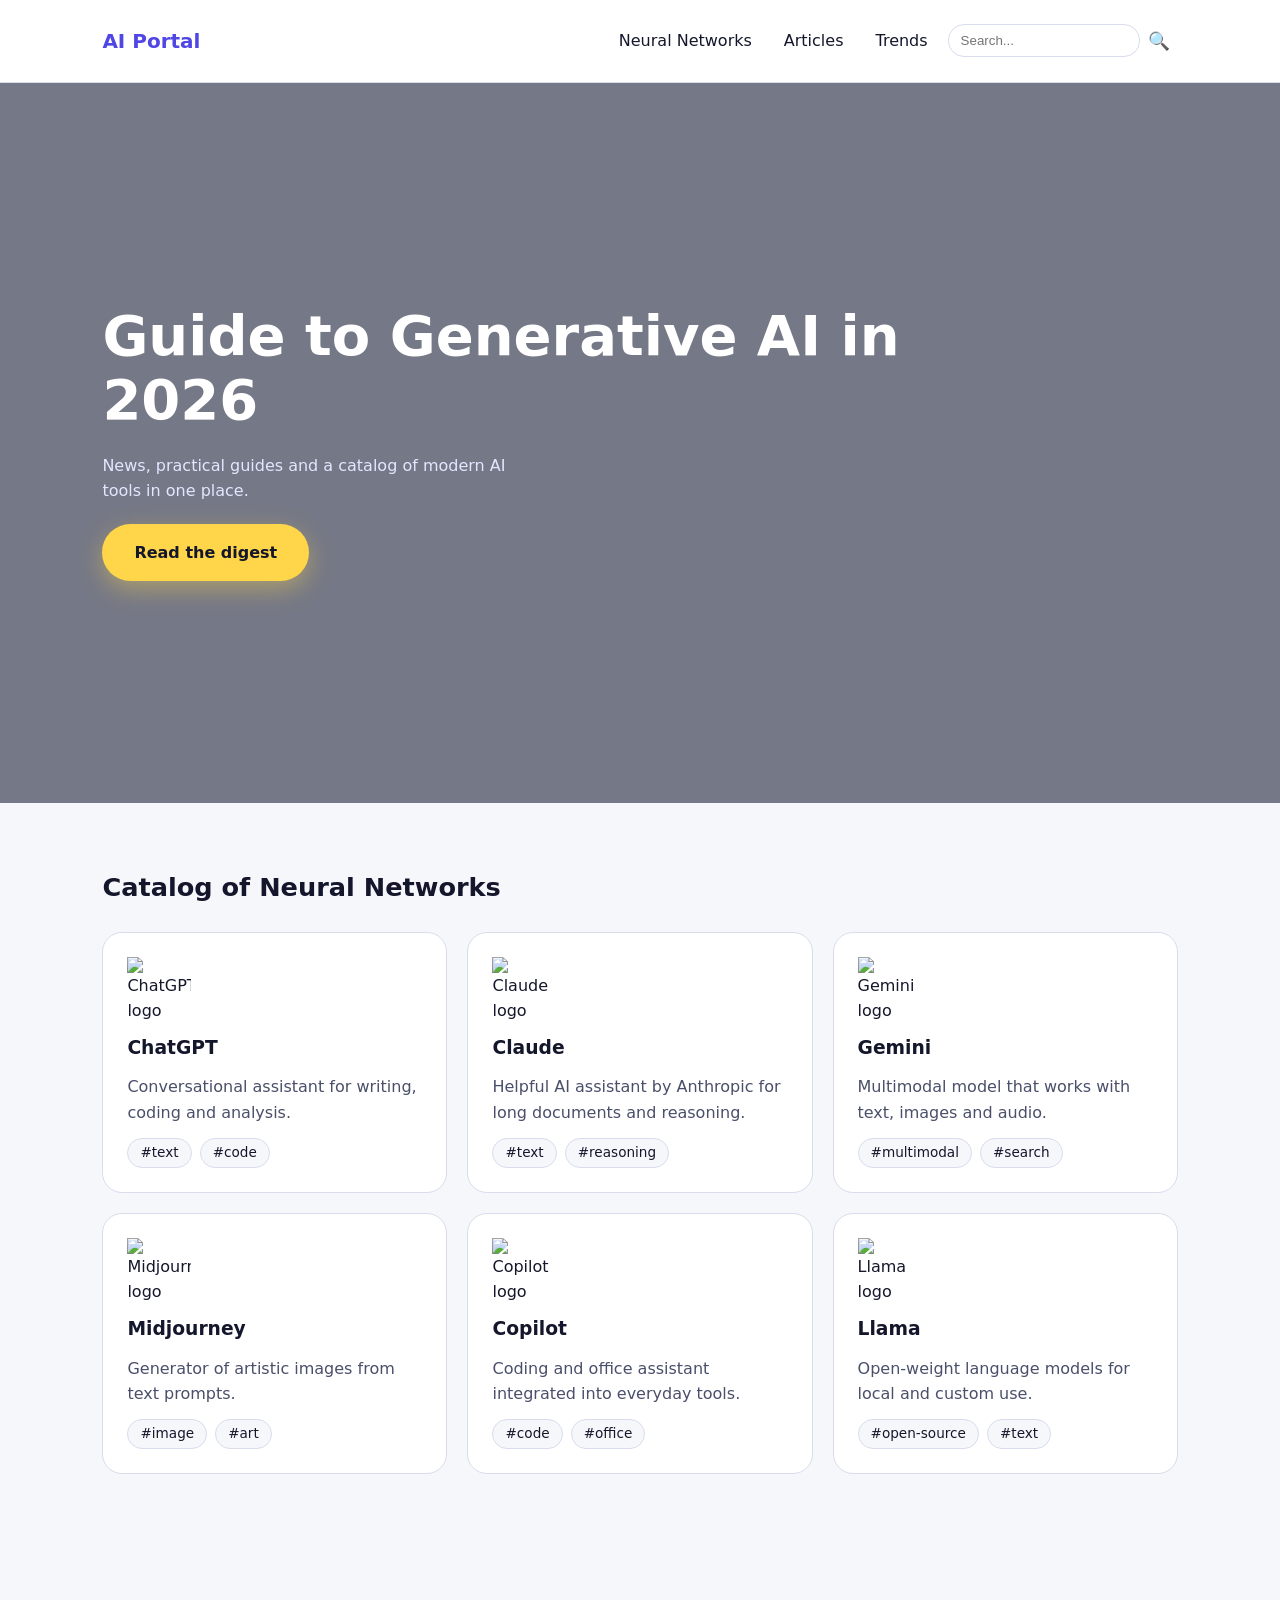
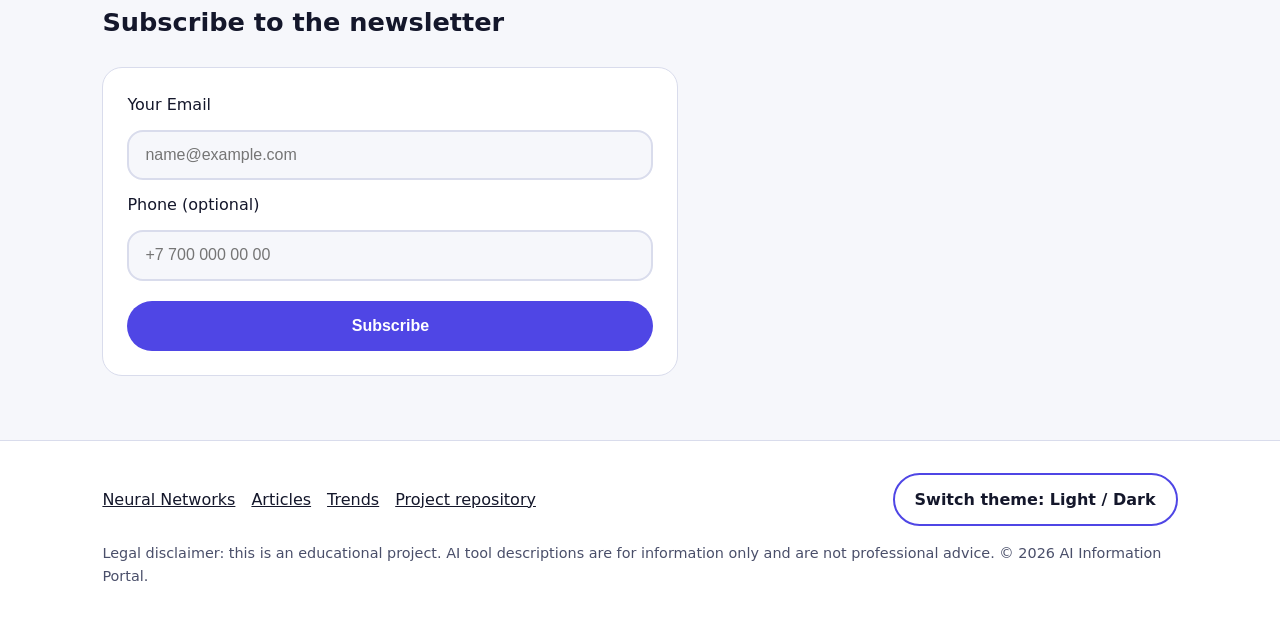
==== index.html @ 56655b25 "feat: add semantic html structure Co-authored-by: Copilot <223556219+Copilot@users.noreply.github.co" ====
<!DOCTYPE html>
<html lang="en">
<head>
  <meta charset="UTF-8">
  <meta name="viewport" content="width=device-width, initial-scale=1.0">
  <title>Artificial Intelligence Information Portal</title>
  <link rel="stylesheet" href="style.css">
</head>
<body>
  <input type="checkbox" id="theme-toggle" class="sr-only" aria-label="Dark theme">

  <header class="site-header">
    <a class="logo" href="#top">AI Portal</a>

    <input type="checkbox" id="menu-toggle" class="sr-only" aria-label="Menu">
    <label for="menu-toggle" class="burger" aria-hidden="true"><span></span><span></span><span></span></label>

    <nav class="main-nav" aria-label="Main navigation">
      <a href="#models">Neural Networks</a>
      <a href="#digest">Articles</a>
      <a href="#subscribe">Trends</a>
    </nav>

    <form class="search" role="search" action="#" onsubmit="return false">
      <input type="search" id="q" placeholder="Search..." aria-label="Search">
      <label for="q" class="search-icon" aria-hidden="true">&#128269;</label>
    </form>
  </header>

  <main id="top">
    <section class="hero" id="digest">
      <h1>Guide to Generative AI in 2026</h1>
      <p>News, practical guides and a catalog of modern AI tools in one place.</p>
      <a class="cta" href="#models">Read the digest</a>
    </section>

    <section class="catalog" id="models">
      <h2>Catalog of Neural Networks</h2>
      <ul class="grid">
        <li>
          <article class="card">
            <img src="images/chatgpt.svg" alt="ChatGPT logo" width="64" height="64">
            <h3>ChatGPT</h3>
            <p>Conversational assistant for writing, coding and analysis.</p>
            <p class="tags"><span>#text</span><span>#code</span></p>
          </article>
        </li>
        <li>
          <article class="card">
            <img src="images/claude.svg" alt="Claude logo" width="64" height="64">
            <h3>Claude</h3>
            <p>Helpful AI assistant by Anthropic for long documents and reasoning.</p>
            <p class="tags"><span>#text</span><span>#reasoning</span></p>
          </article>
        </li>
        <li>
          <article class="card">
            <img src="images/gemini.svg" alt="Gemini logo" width="64" height="64">
            <h3>Gemini</h3>
            <p>Multimodal model that works with text, images and audio.</p>
            <p class="tags"><span>#multimodal</span><span>#search</span></p>
          </article>
        </li>
        <li>
          <article class="card">
            <img src="images/midjourney.svg" alt="Midjourney logo" width="64" height="64">
            <h3>Midjourney</h3>
            <p>Generator of artistic images from text prompts.</p>
            <p class="tags"><span>#image</span><span>#art</span></p>
          </article>
        </li>
        <li>
          <article class="card">
            <img src="images/copilot.svg" alt="Copilot logo" width="64" height="64">
            <h3>Copilot</h3>
            <p>Coding and office assistant integrated into everyday tools.</p>
            <p class="tags"><span>#code</span><span>#office</span></p>
          </article>
        </li>
        <li>
          <article class="card">
            <img src="images/llama.svg" alt="Llama logo" width="64" height="64">
            <h3>Llama</h3>
            <p>Open-weight language models for local and custom use.</p>
            <p class="tags"><span>#open-source</span><span>#text</span></p>
          </article>
        </li>
      </ul>
    </section>

    <section class="subscribe" id="subscribe">
      <h2>Subscribe to the newsletter</h2>
      <form class="sub-form" action="#" method="post" onsubmit="return false">
        <label for="email">Your Email</label>
        <input type="email" id="email" name="email" placeholder="name@example.com"
               pattern="[a-z0-9._%+\-]+@[a-z0-9.\-]+\.[a-z]{2,}" required>
        <span class="hint-error">Enter a valid email, e.g. name@example.com</span>

        <label for="phone">Phone (optional)</label>
        <input type="tel" id="phone" name="phone" placeholder="+7 700 000 00 00"
               pattern="\+?[0-9 ]{10,15}">
        <span class="hint-error">Use digits, spaces and an optional +</span>

        <button type="submit">Subscribe</button>
      </form>
    </section>
  </main>

  <footer class="site-footer">
    <nav class="footer-nav" aria-label="Footer navigation">
      <a href="#models">Neural Networks</a>
      <a href="#digest">Articles</a>
      <a href="#subscribe">Trends</a>
      <a href="https://github.com/beksh12/ai-portal" target="_blank" rel="noopener">Project repository</a>
    </nav>
    <p class="legal">Legal disclaimer: this is an educational project. AI tool descriptions are for information only and are not professional advice. &copy; 2026 AI Information Portal.</p>
    <label for="theme-toggle" class="theme-switch">Switch theme: Light / Dark</label>
  </footer>
</body>
</html>
---- style.css ----
* { box-sizing: border-box; margin: 0; padding: 0; }

:root {
  --bg: #f6f7fb;
  --surface: #ffffff;
  --text: #14172b;
  --muted: #4a4f6a;
  --accent: #4f46e5;
  --accent-text: #ffffff;
  --border: #d9dcec;
  --radius: 1.25rem;
}
:root:has(#theme-toggle:checked) {
  --bg: #0d1020;
  --surface: #181c33;
  --text: #f1f2fb;
  --muted: #b4b9d9;
  --accent: #8b9cff;
  --accent-text: #0d1020;
  --border: #2f3560;
}

html { scroll-behavior: smooth; font-size: 100%; }
body {
  font-family: system-ui, -apple-system, "Segoe UI", Roboto, sans-serif;
  background: var(--bg);
  color: var(--text);
  line-height: 1.6;
  overflow-x: hidden;
}
img { max-width: 100%; height: auto; display: block; }
a { color: inherit; }
ul { list-style: none; }
.sr-only { position: absolute; opacity: 0; pointer-events: none; }

/* ---------- Header (mobile first) ---------- */
.site-header {
  position: sticky; top: 0; z-index: 10;
  display: flex; flex-wrap: wrap; align-items: center; justify-content: space-between;
  gap: 0.75rem; padding: 0.75rem 1rem;
  background: var(--surface);
  border-bottom: 0.0625rem solid var(--border);
}
.logo { font-weight: 800; font-size: 1.25rem; text-decoration: none; color: var(--accent); }

.burger { display: flex; flex-direction: column; gap: 0.3rem; padding: 0.5rem; cursor: pointer; margin-left: auto; }
.burger span { width: 1.5rem; height: 0.2rem; background: var(--text); border-radius: 1rem; }

.main-nav { display: none; flex-direction: column; width: 100%; order: 5; gap: 0.25rem; }
.main-nav a { padding: 0.75rem 0.5rem; text-decoration: none; border-radius: 0.75rem; }
.main-nav a:hover { background: var(--bg); }
.site-header:has(#menu-toggle:checked) .main-nav { display: flex; }

.search { display: flex; align-items: center; position: relative; }
.search input {
  width: 0; padding: 0; border: 0; background: transparent; color: var(--text);
  transition: width 0.25s; outline: none;
}
.search input:focus { width: 9rem; padding: 0.5rem 0.75rem; border: 0.0625rem solid var(--border); border-radius: 1rem; }
.search-icon { cursor: pointer; padding: 0.5rem; font-size: 1.1rem; }

/* ---------- Hero ---------- */
.hero {
  min-height: 80vh;
  display: flex; flex-direction: column; justify-content: center; align-items: flex-start;
  gap: 1.25rem; padding: 2rem 1.25rem;
  color: #ffffff;
  background: linear-gradient(rgba(11, 16, 38, 0.55), rgba(11, 16, 38, 0.55)), url("images/hero.svg") center / cover no-repeat;
}
.hero h1 { font-size: 2rem; line-height: 1.15; max-width: 22ch; }
.hero p { max-width: 40ch; color: #e3e6ff; }
.cta {
  display: inline-block; padding: 1rem 2rem; border-radius: 2rem;
  background: #ffd54a; color: #14172b; font-weight: 800; text-decoration: none;
  box-shadow: 0 0.5rem 1.5rem rgba(255, 213, 74, 0.4);
  transition: transform 0.2s;
}
.cta:hover, .cta:focus-visible { transform: translateY(-0.2rem); }

/* ---------- Catalog grid ---------- */
.catalog, .subscribe { padding: 3rem 1.25rem; }
.catalog h2, .subscribe h2 { font-size: 1.6rem; margin-bottom: 1.5rem; }
.grid { display: grid; grid-template-columns: 1fr; gap: 1.25rem; }
.card {
  height: 100%; padding: 1.5rem; border-radius: var(--radius);
  background: var(--surface); border: 0.0625rem solid var(--border);
  display: flex; flex-direction: column; gap: 0.75rem;
}
.card img { width: 4rem; height: 4rem; }
.card p { color: var(--muted); }
.tags { display: flex; flex-wrap: wrap; gap: 0.5rem; margin-top: auto; }
.tags span { padding: 0.2rem 0.75rem; border-radius: 1rem; background: var(--bg); color: var(--text); font-size: 0.85rem; border: 0.0625rem solid var(--border); }

/* ---------- Subscription form ---------- */
.sub-form {
  display: flex; flex-direction: column; gap: 0.75rem; max-width: 100%;
  padding: 1.5rem; border-radius: var(--radius);
  background: var(--surface); border: 0.0625rem solid var(--border);
}
.sub-form input {
  padding: 0.9rem 1rem; font-size: 1rem; border-radius: 1rem;
  border: 0.125rem solid var(--border); background: var(--bg); color: var(--text);
}
.hint-error { display: none; color: #d12c4a; font-size: 0.875rem; }
:root:has(#theme-toggle:checked) .hint-error { color: #ff8aa0; }

/* validation by pure CSS */
.sub-form input:not(:placeholder-shown):valid { border-color: #1a9d5a; }
.sub-form input:not(:placeholder-shown):invalid { border-color: #d12c4a; }
.sub-form input:not(:placeholder-shown):invalid + .hint-error { display: block; }

.sub-form button {
  margin-top: 0.5rem; padding: 1rem; font-size: 1rem; font-weight: 800;
  border: 0; border-radius: 2rem; cursor: pointer;
  background: var(--accent); color: var(--accent-text);
}
.sub-form button:hover { filter: brightness(1.1); }

/* ---------- Footer ---------- */
.site-footer {
  display: flex; flex-direction: column; gap: 1rem;
  padding: 2rem 1.25rem; background: var(--surface);
  border-top: 0.0625rem solid var(--border);
}
.footer-nav { display: flex; flex-wrap: wrap; gap: 1rem; }
.legal { color: var(--muted); font-size: 0.9rem; }
.theme-switch {
  align-self: flex-start; cursor: pointer; padding: 0.75rem 1.25rem;
  border-radius: 2rem; border: 0.125rem solid var(--accent); font-weight: 700;
}
#theme-toggle:focus-visible ~ .site-footer .theme-switch { outline: 0.2rem solid var(--accent); }

/* ---------- Desktop ---------- */
@media (min-width: 1024px) {
  .site-header { flex-wrap: nowrap; padding: 1rem 8%; }
  .burger { display: none; }
  .main-nav { display: flex; flex-direction: row; width: auto; order: 0; margin-left: auto; gap: 1rem; }
  .search input { width: 12rem; padding: 0.5rem 0.75rem; border: 0.0625rem solid var(--border); border-radius: 1rem; }
  .search input:focus { width: 14rem; }
  .hero { padding: 4rem 8%; }
  .hero h1 { font-size: 3.5rem; }
  .catalog, .subscribe { padding: 4rem 8%; }
  .grid { grid-template-columns: repeat(3, 1fr); }
  .sub-form { max-width: 36rem; }
  .site-footer { flex-direction: row; flex-wrap: wrap; align-items: center; justify-content: space-between; padding: 2rem 8%; }
  .legal { flex-basis: 100%; order: 3; }
}
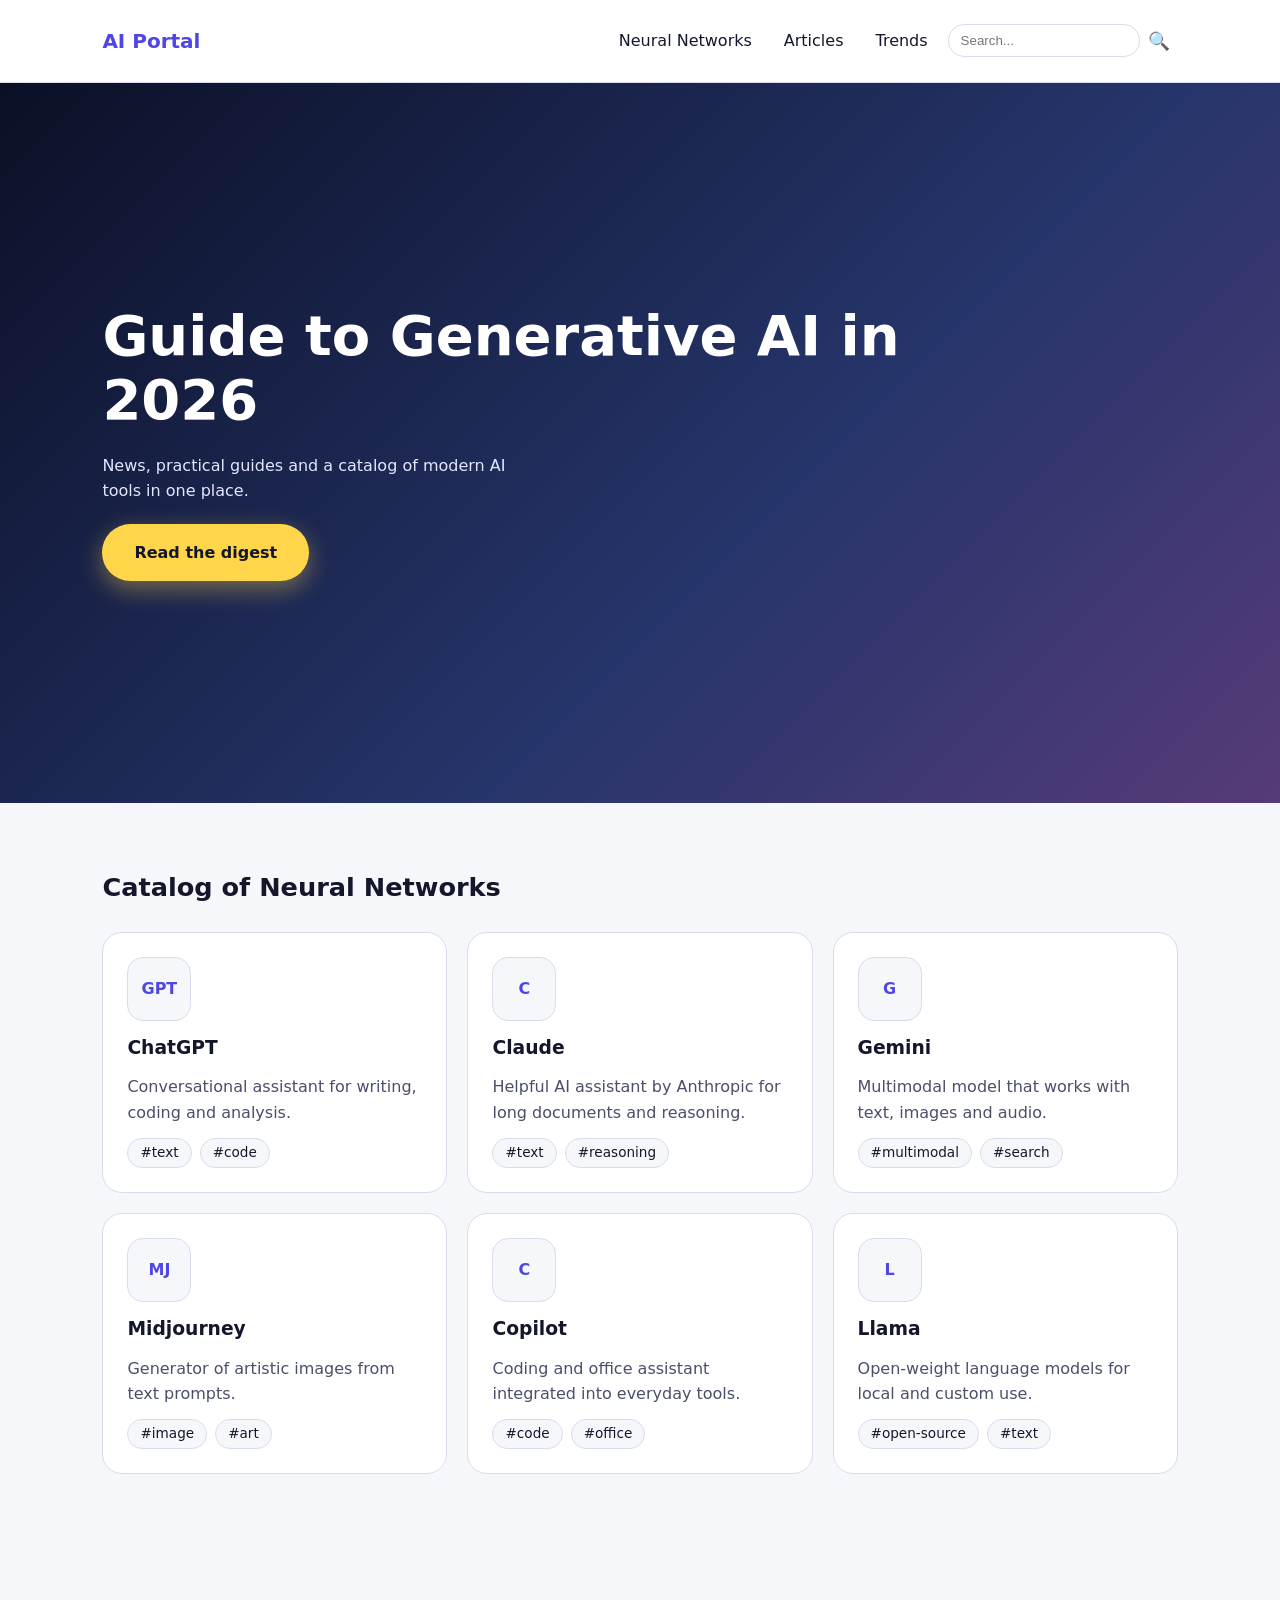
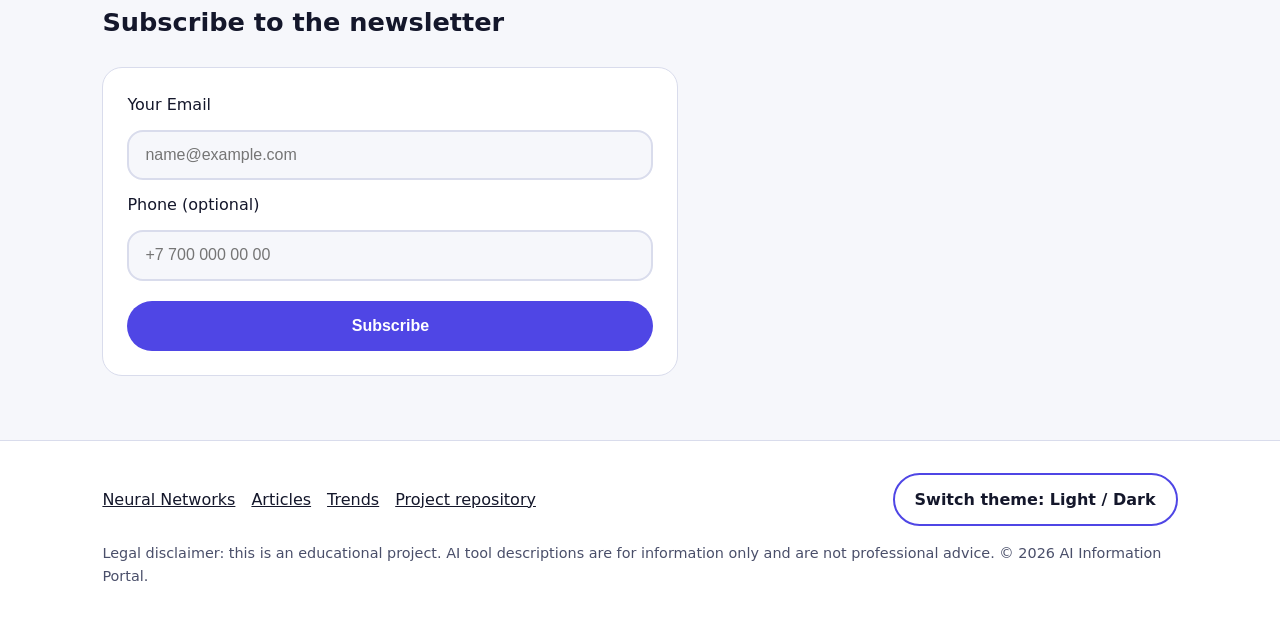
==== commit 34545c9b: "fix: handle unavailable image assets Co-authored-by: Copilot App <223556219+Copilot@users.noreply.gi" ====
--- a/index.html
+++ b/index.html
@@ -39,7 +39,7 @@
       <ul class="grid">
         <li>
           <article class="card">
-            <img src="images/chatgpt.svg" alt="ChatGPT logo" width="64" height="64">
+            <span class="card-icon" aria-hidden="true">GPT</span>
             <h3>ChatGPT</h3>
             <p>Conversational assistant for writing, coding and analysis.</p>
             <p class="tags"><span>#text</span><span>#code</span></p>
@@ -47,7 +47,7 @@
         </li>
         <li>
           <article class="card">
-            <img src="images/claude.svg" alt="Claude logo" width="64" height="64">
+            <span class="card-icon" aria-hidden="true">C</span>
             <h3>Claude</h3>
             <p>Helpful AI assistant by Anthropic for long documents and reasoning.</p>
             <p class="tags"><span>#text</span><span>#reasoning</span></p>
@@ -55,7 +55,7 @@
         </li>
         <li>
           <article class="card">
-            <img src="images/gemini.svg" alt="Gemini logo" width="64" height="64">
+            <span class="card-icon" aria-hidden="true">G</span>
             <h3>Gemini</h3>
             <p>Multimodal model that works with text, images and audio.</p>
             <p class="tags"><span>#multimodal</span><span>#search</span></p>
@@ -63,7 +63,7 @@
         </li>
         <li>
           <article class="card">
-            <img src="images/midjourney.svg" alt="Midjourney logo" width="64" height="64">
+            <span class="card-icon" aria-hidden="true">MJ</span>
             <h3>Midjourney</h3>
             <p>Generator of artistic images from text prompts.</p>
             <p class="tags"><span>#image</span><span>#art</span></p>
@@ -71,7 +71,7 @@
         </li>
         <li>
           <article class="card">
-            <img src="images/copilot.svg" alt="Copilot logo" width="64" height="64">
+            <span class="card-icon" aria-hidden="true">C</span>
             <h3>Copilot</h3>
             <p>Coding and office assistant integrated into everyday tools.</p>
             <p class="tags"><span>#code</span><span>#office</span></p>
@@ -79,7 +79,7 @@
         </li>
         <li>
           <article class="card">
-            <img src="images/llama.svg" alt="Llama logo" width="64" height="64">
+            <span class="card-icon" aria-hidden="true">L</span>
             <h3>Llama</h3>
             <p>Open-weight language models for local and custom use.</p>
             <p class="tags"><span>#open-source</span><span>#text</span></p>
--- a/style.css
+++ b/style.css
@@ -65,7 +65,7 @@
   display: flex; flex-direction: column; justify-content: center; align-items: flex-start;
   gap: 1.25rem; padding: 2rem 1.25rem;
   color: #ffffff;
-  background: linear-gradient(rgba(11, 16, 38, 0.55), rgba(11, 16, 38, 0.55)), url("images/hero.svg") center / cover no-repeat;
+  background: linear-gradient(135deg, #0b1026, #26356b 60%, #563b78);
 }
 .hero h1 { font-size: 2rem; line-height: 1.15; max-width: 22ch; }
 .hero p { max-width: 40ch; color: #e3e6ff; }
@@ -86,7 +86,11 @@
   background: var(--surface); border: 0.0625rem solid var(--border);
   display: flex; flex-direction: column; gap: 0.75rem;
 }
-.card img { width: 4rem; height: 4rem; }
+.card-icon {
+  display: grid; place-items: center; width: 4rem; height: 4rem;
+  border-radius: 1rem; background: var(--bg); color: var(--accent);
+  border: 0.0625rem solid var(--border); font-weight: 800;
+}
 .card p { color: var(--muted); }
 .tags { display: flex; flex-wrap: wrap; gap: 0.5rem; margin-top: auto; }
 .tags span { padding: 0.2rem 0.75rem; border-radius: 1rem; background: var(--bg); color: var(--text); font-size: 0.85rem; border: 0.0625rem solid var(--border); }
